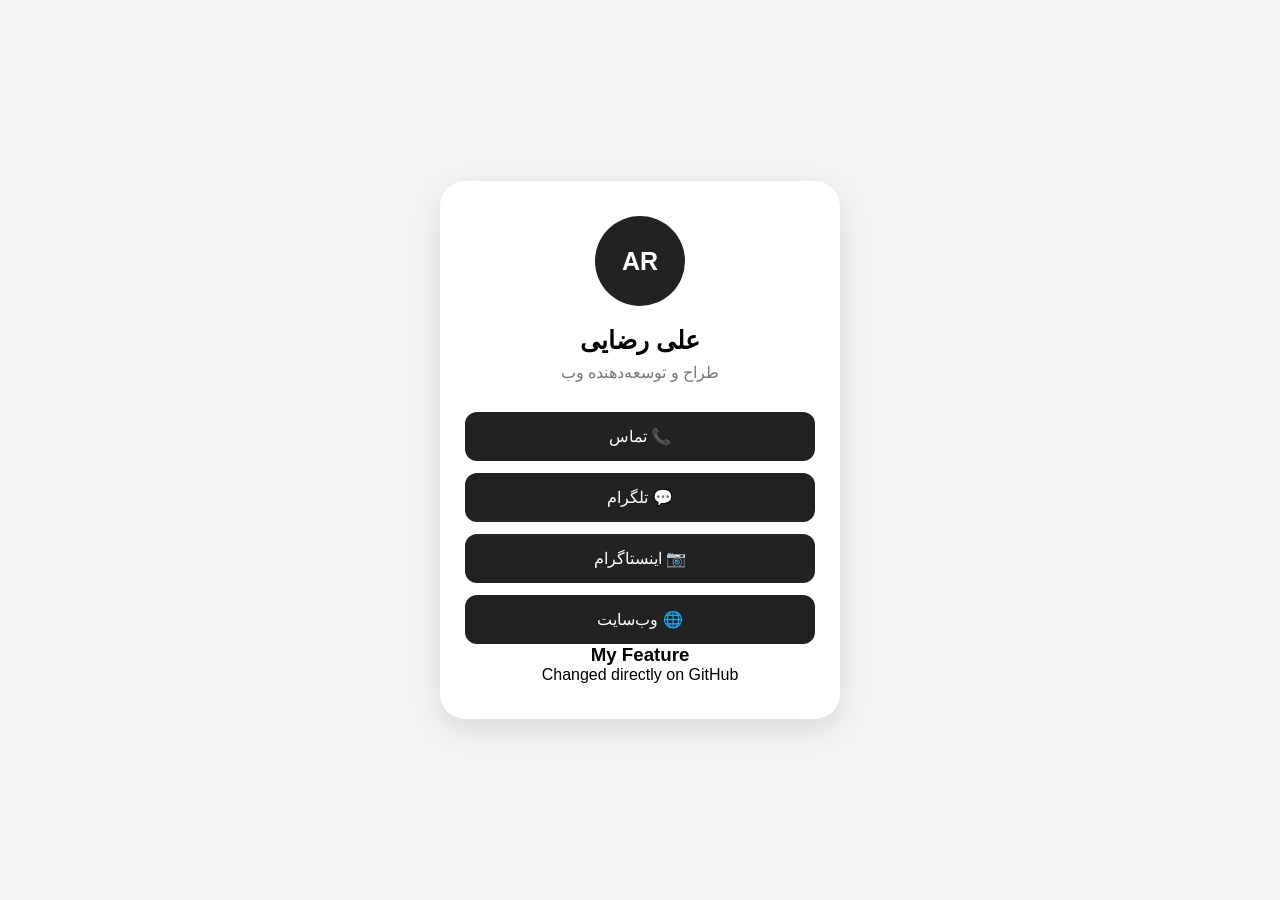
==== index.html @ dc9c47da "Test git diff" ====
<!doctype html>
<html lang="fa" dir="rtl">
  <head>
    <meta charset="UTF-8" />
    <meta name="viewport" content="width=device-width, initial-scale=1.0" />
    <title>کارت ویزیت دیجیتال</title>
    <link rel="stylesheet" href="style.css" />
  </head>

  <body>
    <div class="card">
      <div class="profile">
        <div class="avatar">AR</div>

        <h1>علی رضایی</h1>
        <p>طراح و توسعه‌دهنده وب</p>
      </div>

      <div class="buttons">
        <a href="tel:09385398410"> 📞 تماس </a>

        <a href="https://wa.me/989123456789"> 💬 تلگرام </a>

        <a href="https://instagram.com/example"> 📷 اینستاگرام </a>

        <a href="https://example.com"> 🌐 وب‌سایت </a>
      </div>
      <h3>My Feature</h3>
      <p>Changed directly on GitHub</p>
    </div>
  </body>
</html>
---- style.css ----
* {
  box-sizing: border-box;
  margin: 0;
  padding: 0;
}

body {
  font-family: Arial, sans-serif;
  background: #f3f3f3;
  min-height: 100vh;

  display: flex;
  justify-content: center;
  align-items: center;

  padding: 20px;
}

.card {
  width: 100%;
  max-width: 400px;
  background: white;
  border-radius: 25px;
  padding: 35px 25px;
  text-align: center;
  box-shadow: 0 10px 30px rgba(0, 0, 0, 0.1);
}

.avatar {
  width: 90px;
  height: 90px;
  margin: auto;
  border-radius: 50%;

  display: flex;
  align-items: center;
  justify-content: center;

  background: #222;
  color: white;
  font-size: 25px;
  font-weight: bold;
}

.profile h1 {
  margin-top: 20px;
  font-size: 25px;
}

.profile p {
  margin-top: 8px;
  color: #777;
}

.buttons {
  margin-top: 30px;
}

.buttons a {
  display: block;
  text-decoration: none;

  background: #222;
  color: white;

  padding: 15px;
  margin-top: 12px;

  border-radius: 12px;
}
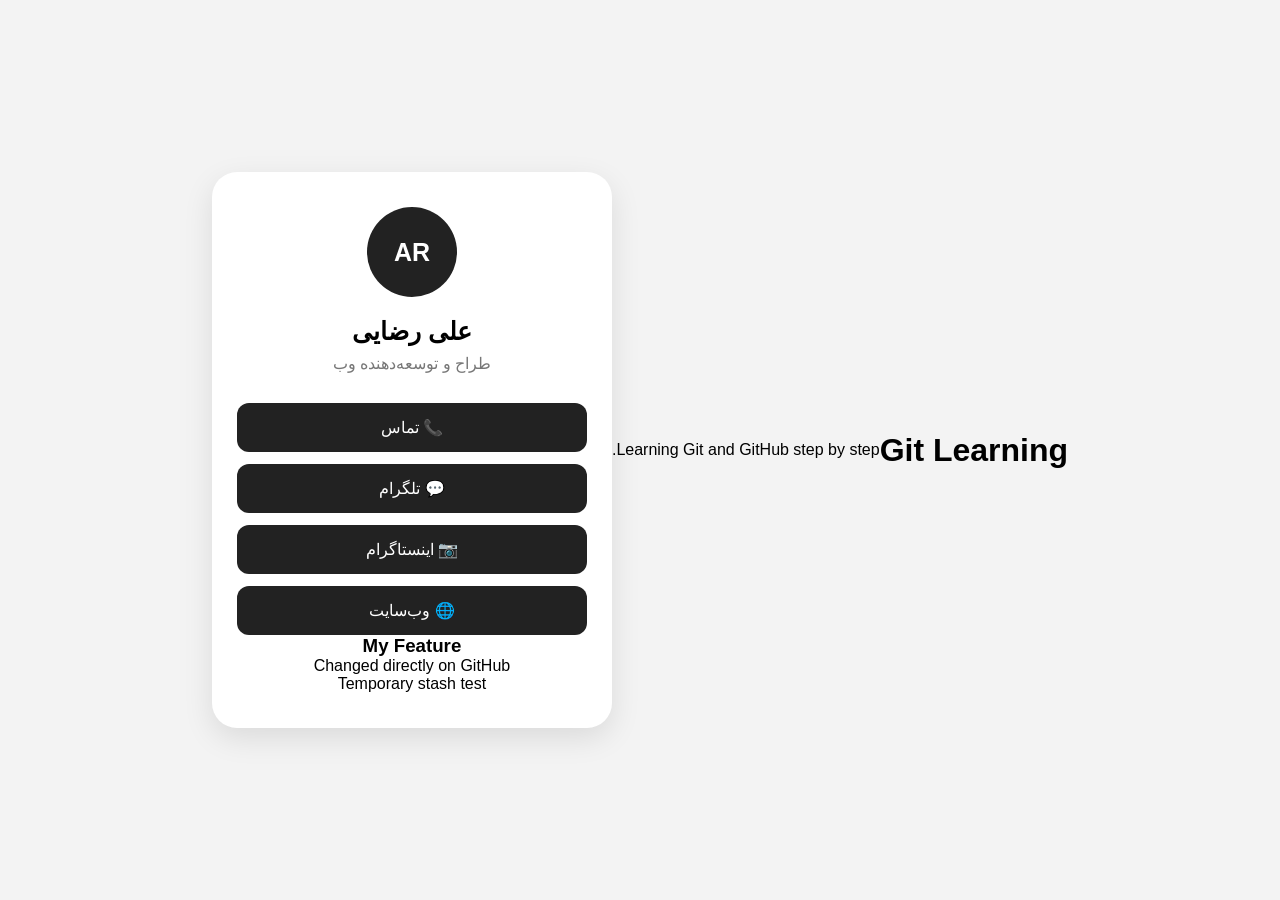
==== commit 021095e2: "improve index.html for issue #2" ====
--- a/index.html
+++ b/index.html
@@ -8,6 +8,8 @@
   </head>
 
   <body>
+    <h1>Git Learning</h1>
+    <p>Learning Git and GitHub step by step.</p>
     <div class="card">
       <div class="profile">
         <div class="avatar">AR</div>
@@ -27,6 +29,7 @@
       </div>
       <h3>My Feature</h3>
       <p>Changed directly on GitHub</p>
+      <p>Temporary stash test</p>
     </div>
   </body>
 </html>
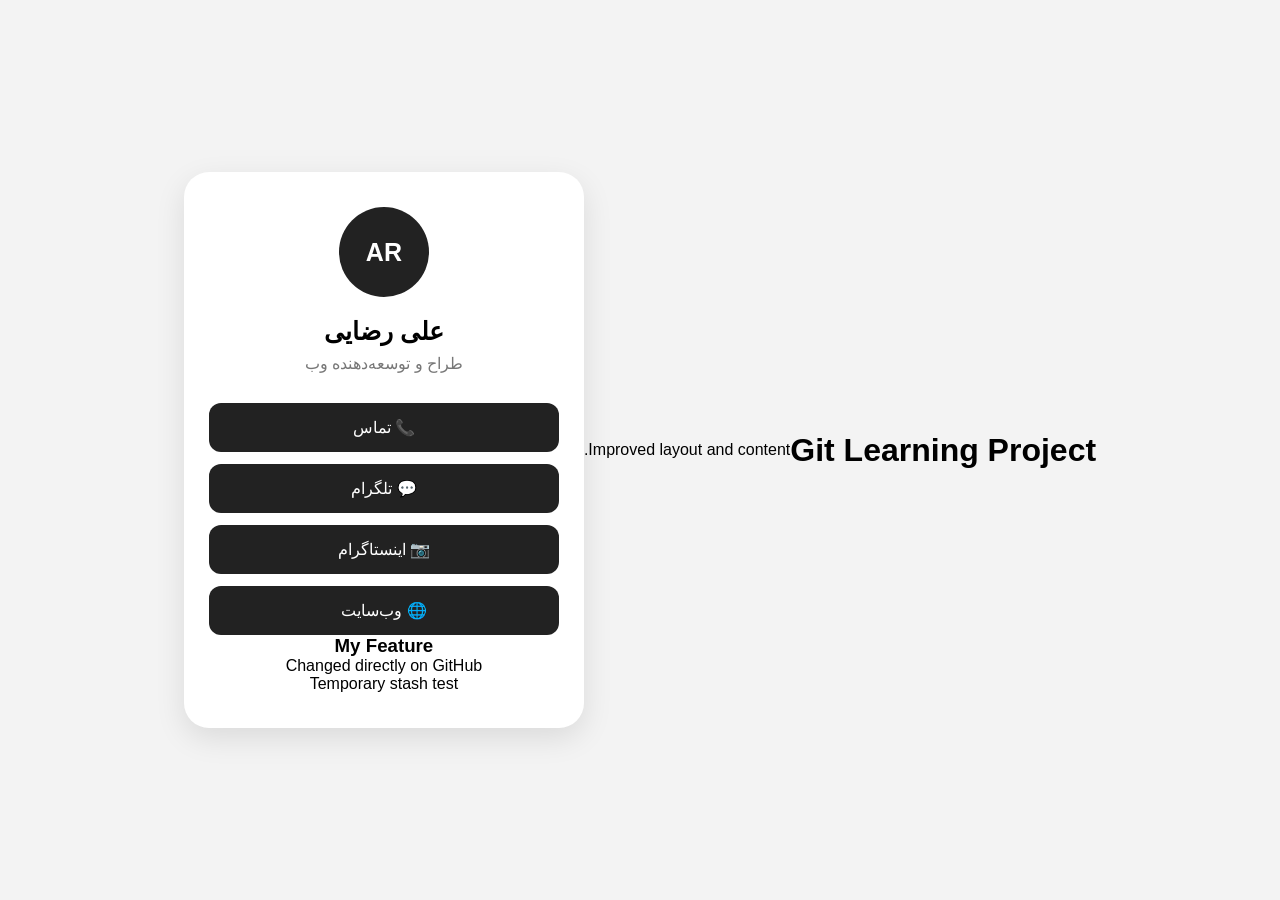
==== commit 9a73c1d9: "Improve index.html for issue #2" ====
--- a/index.html
+++ b/index.html
@@ -8,8 +8,8 @@
   </head>
 
   <body>
-    <h1>Git Learning</h1>
-    <p>Learning Git and GitHub step by step.</p>
+    <h1>Git Learning Project</h1>
+    <p>Improved layout and content.</p>
     <div class="card">
       <div class="profile">
         <div class="avatar">AR</div>
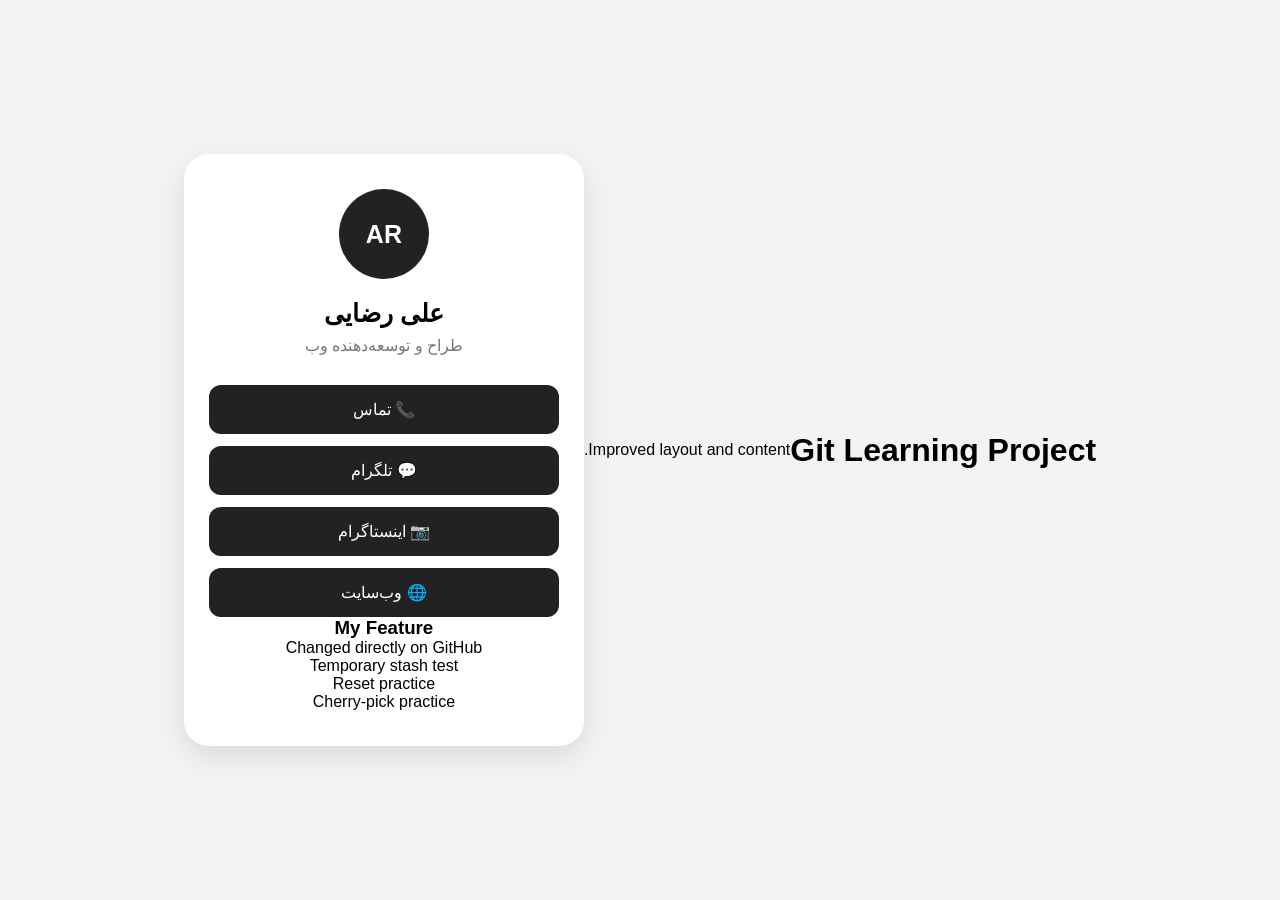
==== commit 0b67a73e: "Add cherry-pick practice" ====
--- a/index.html
+++ b/index.html
@@ -30,6 +30,8 @@
       <h3>My Feature</h3>
       <p>Changed directly on GitHub</p>
       <p>Temporary stash test</p>
+      <p>Reset practice</p>
+      <p>Cherry-pick practice</p>
     </div>
   </body>
 </html>
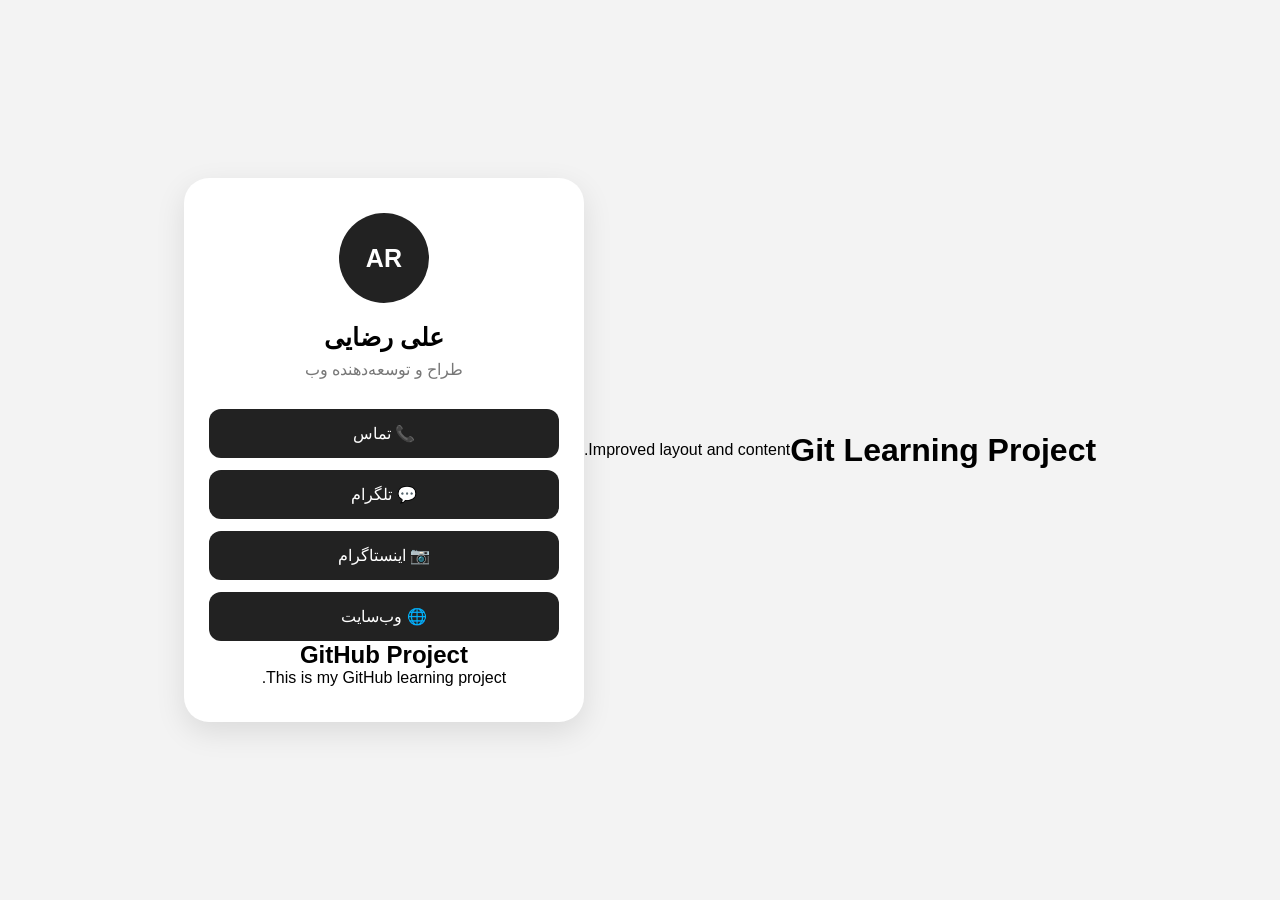
==== commit 4409bd5e: "Add project information" ====
--- a/index.html
+++ b/index.html
@@ -27,11 +27,8 @@
 
         <a href="https://example.com"> 🌐 وب‌سایت </a>
       </div>
-      <h3>My Feature</h3>
-      <p>Changed directly on GitHub</p>
-      <p>Temporary stash test</p>
-      <p>Reset practice</p>
-      <p>Cherry-pick practice</p>
+      <h2>GitHub Project</h2>
+      <p>This is my GitHub learning project.</p>
     </div>
   </body>
 </html>
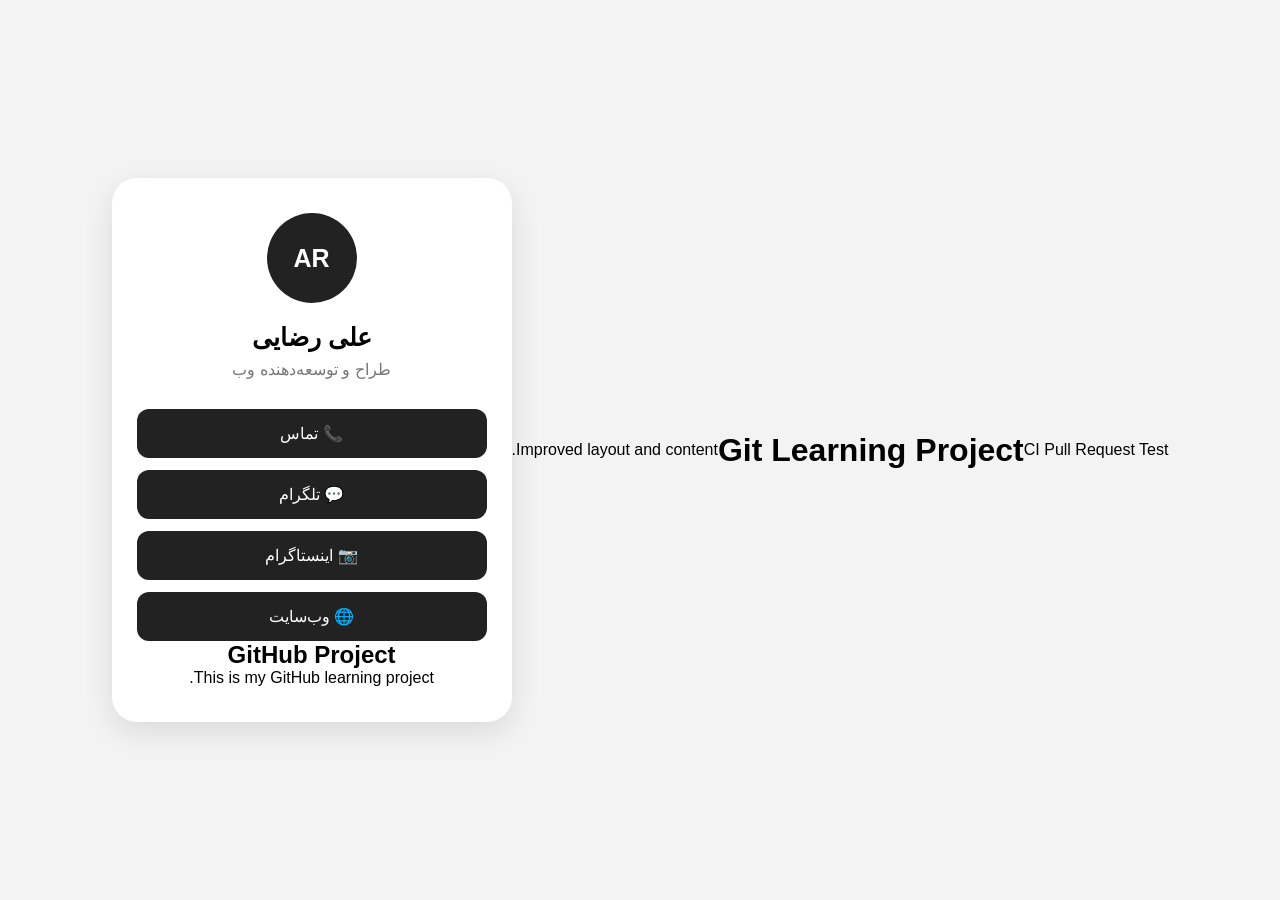
==== commit 2f677c30: "test CI on pull request" ====
--- a/index.html
+++ b/index.html
@@ -8,6 +8,7 @@
   </head>
 
   <body>
+    <p>CI Pull Request Test</p>
     <h1>Git Learning Project</h1>
     <p>Improved layout and content.</p>
     <div class="card">
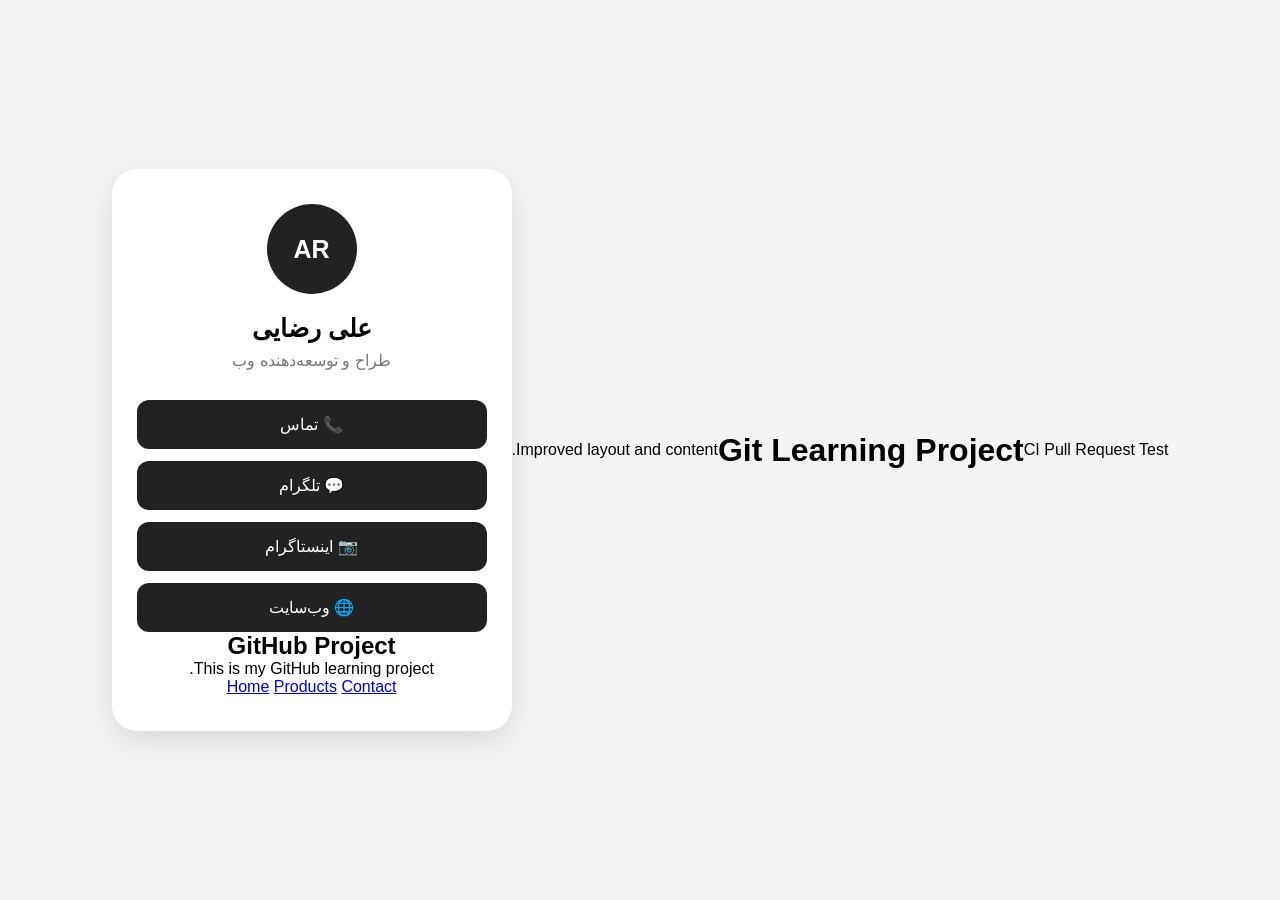
==== commit ebb0c06e: "Add navbar" ====
--- a/index.html
+++ b/index.html
@@ -30,6 +30,11 @@
       </div>
       <h2>GitHub Project</h2>
       <p>This is my GitHub learning project.</p>
+      <nav>
+        <a href="#">Home</a>
+        <a href="#">Products</a>
+        <a href="#">Contact</a>
+      </nav>
     </div>
   </body>
 </html>
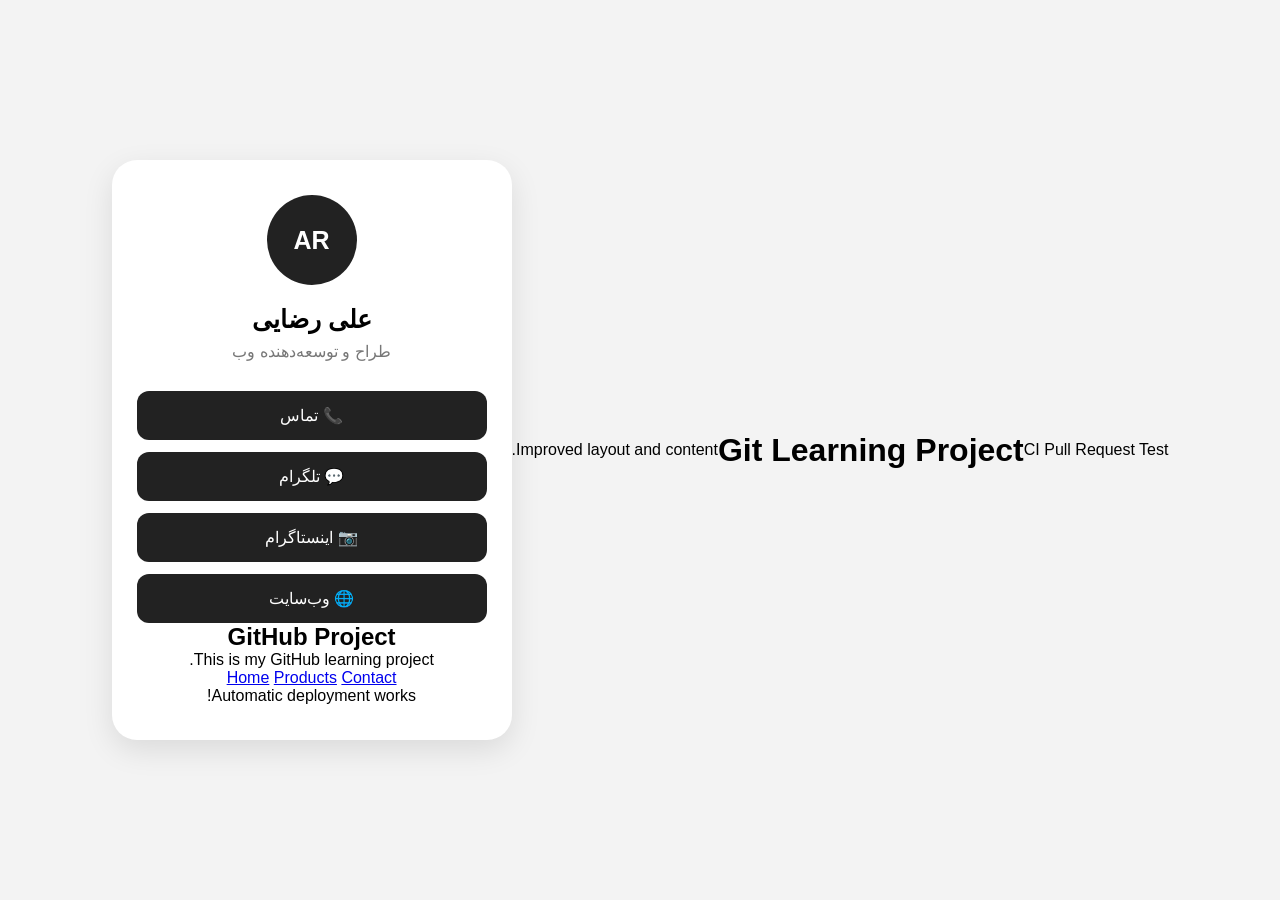
==== commit b2271058: "Test automatic deployment" ====
--- a/index.html
+++ b/index.html
@@ -35,6 +35,7 @@
         <a href="#">Products</a>
         <a href="#">Contact</a>
       </nav>
+      <p>Automatic deployment works!</p>
     </div>
   </body>
 </html>
